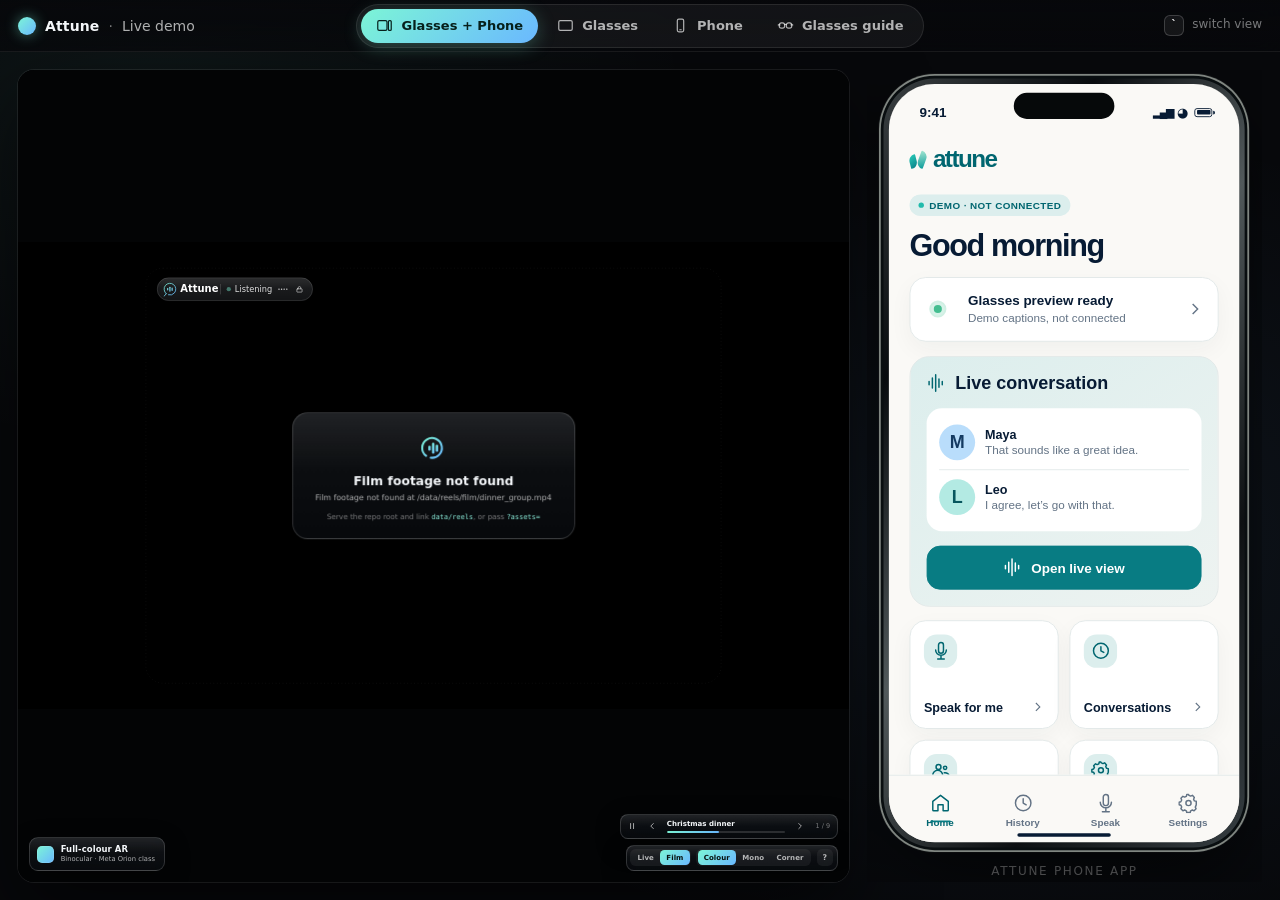
==== web/demo/index.html @ 01e6d20c "pages: P-18 demo glasses guide tab (Colour / Mono / Corner and the glasses that use each)" ====
<!doctype html>
<html lang="en">
<head>
  <meta charset="utf-8">
  <meta name="viewport" content="width=device-width, initial-scale=1">
  <meta name="color-scheme" content="dark">
  <title>Attune · Demo</title>
  <link rel="icon" type="image/svg+xml" href="../phone/favicon.svg">
  <link rel="stylesheet" href="../shared/theme.css">
  <link rel="stylesheet" href="./demo.css">
  <link rel="stylesheet" href="./guide.css">
  <script type="module" src="./demo.js"></script>
</head>
<body data-view="split">
  <header class="bar" aria-label="Demo controls">
    <div class="brand">
      <span class="mark" aria-hidden="true"></span>
      <span class="word">Attune</span>
      <span class="sep">·</span>
      <span class="sub">Live demo</span>
    </div>
    <div class="views" role="radiogroup" aria-label="View">
      <button type="button" role="radio" data-view="split" title="Glasses and phone side by side (Alt+1)">
        <svg viewBox="0 0 24 24" aria-hidden="true"><rect x="2.5" y="5" width="13" height="14" rx="2"/><rect x="17.5" y="5" width="4" height="14" rx="1.5"/></svg>
        <span>Glasses + Phone</span>
      </button>
      <button type="button" role="radio" data-view="lens" title="Glasses only (Alt+2)">
        <svg viewBox="0 0 24 24" aria-hidden="true"><rect x="2.5" y="5" width="19" height="14" rx="2"/></svg>
        <span>Glasses</span>
      </button>
      <button type="button" role="radio" data-view="phone" title="Phone only (Alt+3)">
        <svg viewBox="0 0 24 24" aria-hidden="true"><rect x="7.5" y="3" width="9" height="18" rx="2.2"/><path d="M11 18h2"/></svg>
        <span>Phone</span>
      </button>
      <button type="button" role="radio" data-view="guide" title="Which glasses show captions which way (Alt+4)">
        <svg viewBox="0 0 24 24" aria-hidden="true"><path d="M1.8 11.2h2.4M19.8 11.2h2.4"/><rect x="3.2" y="8.2" width="7.6" height="7.4" rx="3"/><rect x="13.2" y="8.2" width="7.6" height="7.4" rx="3"/><path d="M10.8 10.8q1.2-1.1 2.4 0"/></svg>
        <span>Glasses guide</span>
      </button>
    </div>
    <div class="hint"><kbd>`</kbd> switch view</div>
  </header>

  <main class="stage">
    <section class="pane lens-pane" aria-label="Glasses view">
      <iframe id="lens" title="Attune glasses view" allow="autoplay; fullscreen"></iframe>
    </section>
    <section class="pane phone-pane" aria-label="Phone app">
      <div class="phone-fit">
        <div class="device">
          <iframe id="phone" title="Attune phone app"></iframe>
        </div>
      </div>
      <p class="caption">Attune phone app</p>
    </section>
  </main>

  <section class="guide" id="guide" aria-labelledby="guide-title" tabindex="-1">
    <noscript><p class="guide-noscript">The glasses guide needs JavaScript.</p></noscript>
  </section>
</body>
</html>
---- web/shared/theme.css ----
/*
 * Colours and type shared by every page (the launch film's HUD look).
 *
 * Section 4 - Pages, Engine & Demo. TODO: P-06.
 * Offline: system fonts only, no external requests.
 */

:root {
  /* brand */
  --attune-mint: #7cf5d6;
  --attune-sky: #6ab8ff;
  --attune-accent: #8ff3e0;
  --attune-brand: linear-gradient(135deg, var(--attune-mint), var(--attune-sky));

  /* signal colours */
  --attune-amber: #ffc857;
  --attune-red: #ff4d4f;
  --attune-orange: #ff9f43;
  --attune-info: #7cc8ff;
  --attune-phosphor: #6bff8f;

  /* surfaces and text */
  --attune-ink: #07080b;
  --attune-surface: #0e1016;
  --attune-glass: rgba(14, 16, 22, 0.56);
  --attune-glass-strong: rgba(14, 16, 22, 0.74);
  --attune-border: rgba(255, 255, 255, 0.16);
  --attune-border-strong: rgba(255, 255, 255, 0.26);
  --attune-text: #f4f7fa;
  --attune-text-2: rgba(255, 255, 255, 0.68);
  --attune-text-3: rgba(255, 255, 255, 0.46);

  /* type */
  --attune-font-display: "Segoe UI Variable Display", "Segoe UI", system-ui, -apple-system, sans-serif;
  --attune-font-text: "Segoe UI Variable Text", "Segoe UI", system-ui, -apple-system, sans-serif;
  --attune-font-mono: "Cascadia Mono", "Consolas", ui-monospace, monospace;

  /* shape and motion */
  --attune-radius: 18px;
  --attune-radius-pill: 999px;
  --attune-shadow: 0 14px 44px rgba(0, 0, 0, 0.38);
  --attune-ease: cubic-bezier(0.2, 0.8, 0.2, 1);
  --attune-fast: 160ms;
  --attune-slow: 420ms;
}

/* Frosted-glass surface, the building block of every Attune panel. */
.attune-glass {
  background:
    linear-gradient(180deg, rgba(255, 255, 255, 0.1), rgba(255, 255, 255, 0.02) 45%, transparent),
    var(--attune-glass);
  -webkit-backdrop-filter: blur(20px) saturate(1.35);
  backdrop-filter: blur(20px) saturate(1.35);
  border: 1px solid var(--attune-border);
  border-radius: var(--attune-radius);
  box-shadow: var(--attune-shadow);
  color: var(--attune-text);
}

/* Keycap, e.g. <kbd class="attune-kbd">Y</kbd> */
.attune-kbd {
  display: inline-flex;
  align-items: center;
  justify-content: center;
  min-width: 1.7em;
  height: 1.7em;
  padding: 0 0.45em;
  border-radius: 0.45em;
  border: 1px solid var(--attune-border-strong);
  border-bottom-width: 2px;
  background: rgba(255, 255, 255, 0.08);
  color: var(--attune-text);
  font: 600 0.78em/1 var(--attune-font-text);
  letter-spacing: 0.02em;
}

/* Small uppercase label used above panel titles. */
.attune-eyebrow {
  font: 650 11px/1.2 var(--attune-font-text);
  letter-spacing: 0.22em;
  text-transform: uppercase;
  color: var(--attune-accent);
}
---- web/demo/demo.css ----
/*
 * Demo page: the glasses view and the phone app side by side, or one of them full size.
 *
 * Section 4 - Pages, Engine & Demo. TODO: P-17.
 */

:root {
  --bar-h: 52px;
  --gap: 18px;
  --phone-w: 390px; /* the phone page's own CSS size (iPhone 14/15) */
  --phone-h: 844px;
  --bezel: 11px;
  --ease: cubic-bezier(0.22, 0.8, 0.24, 1);
  --dur: 480ms;
}

* { box-sizing: border-box; }

html, body { height: 100%; }

body {
  margin: 0;
  overflow: hidden;
  background:
    radial-gradient(1200px 700px at 78% 60%, rgba(106, 184, 255, 0.07), transparent 60%),
    radial-gradient(900px 600px at 12% 10%, rgba(124, 245, 214, 0.06), transparent 60%),
    var(--attune-ink, #07080b);
  color: var(--attune-text, #f4f7fa);
  font-family: var(--attune-font-text, "Segoe UI", system-ui, sans-serif);
  -webkit-font-smoothing: antialiased;
}

/* ------------------------------------------------------------------ top bar */
.bar {
  position: fixed;
  inset: 0 0 auto 0;
  height: var(--bar-h);
  display: grid;
  grid-template-columns: 1fr auto 1fr;
  align-items: center;
  padding: 0 18px;
  z-index: 5;
  background: linear-gradient(180deg, rgba(7, 8, 11, 0.92), rgba(7, 8, 11, 0.72));
  border-bottom: 1px solid rgba(255, 255, 255, 0.07);
  backdrop-filter: blur(14px);
}

.brand { display: flex; align-items: center; gap: 9px; font-size: 14px; white-space: nowrap; }
.brand .mark {
  width: 18px; height: 18px; border-radius: 50%;
  background: var(--attune-brand, linear-gradient(135deg, #7cf5d6, #6ab8ff));
  box-shadow: 0 0 14px rgba(124, 245, 214, 0.45);
}
.brand .word { font-family: var(--attune-font-display, inherit); font-weight: 650; letter-spacing: 0.01em; }
.brand .sep { color: var(--attune-text-3, rgba(255, 255, 255, 0.46)); }
.brand .sub { color: var(--attune-text-2, rgba(255, 255, 255, 0.68)); }

.views {
  display: flex;
  gap: 4px;
  padding: 4px;
  border-radius: 999px;
  background: rgba(255, 255, 255, 0.05);
  border: 1px solid rgba(255, 255, 255, 0.09);
}
.views button {
  display: inline-flex; align-items: center; gap: 8px;
  height: 34px; padding: 0 15px;
  border: 0; border-radius: 999px;
  background: transparent;
  color: var(--attune-text-2, rgba(255, 255, 255, 0.68));
  font: 600 13px/1 var(--attune-font-text, inherit);
  cursor: pointer;
  transition: background 180ms, color 180ms;
}
.views button:hover { color: #fff; background: rgba(255, 255, 255, 0.06); }
.views button[aria-checked="true"] {
  color: #06201b;
  background: var(--attune-brand, linear-gradient(135deg, #7cf5d6, #6ab8ff));
  box-shadow: 0 4px 18px rgba(124, 245, 214, 0.25);
}
.views button:focus-visible { outline: 2px solid var(--attune-mint, #7cf5d6); outline-offset: 2px; }
.views svg { width: 17px; height: 17px; fill: none; stroke: currentColor; stroke-width: 1.7; stroke-linejoin: round; stroke-linecap: round; }

.hint { justify-self: end; font-size: 12px; color: var(--attune-text-3, rgba(255, 255, 255, 0.46)); white-space: nowrap; }
.hint kbd {
  display: inline-block; min-width: 20px; padding: 2px 6px; margin-right: 4px;
  border-radius: 6px; border: 1px solid rgba(255, 255, 255, 0.18);
  background: rgba(255, 255, 255, 0.06);
  font: 600 11px/1.3 var(--attune-font-mono, monospace); text-align: center; color: #fff;
}

/* ------------------------------------------------------------------ stage */
.stage {
  position: fixed;
  inset: var(--bar-h) 0 0 0;
  display: flex;
  gap: var(--gap);
  padding: var(--gap);
}

.pane {
  position: relative;
  min-width: 0;
  overflow: hidden;
  transition: flex-basis var(--dur) var(--ease), opacity var(--dur) var(--ease), margin var(--dur) var(--ease);
}

.lens-pane {
  flex: 1 1 0;
  border-radius: 16px;
  background: #000;
  box-shadow: 0 0 0 1px rgba(255, 255, 255, 0.08), 0 30px 80px rgba(0, 0, 0, 0.55);
}
.lens-pane iframe { position: absolute; inset: 0; width: 100%; height: 100%; border: 0; display: block; }

.phone-pane {
  flex: 0 0 var(--phone-pane-w, 440px);
  display: flex;
  flex-direction: column;
  align-items: center;
  justify-content: center;
}

.phone-fit {
  width: calc((var(--phone-w) + 2 * var(--bezel)) * var(--phone-scale, 1));
  height: calc((var(--phone-h) + 2 * var(--bezel)) * var(--phone-scale, 1));
  flex: none;
}

.device {
  width: calc(var(--phone-w) + 2 * var(--bezel));
  height: calc(var(--phone-h) + 2 * var(--bezel));
  padding: var(--bezel);
  border-radius: 62px;
  transform: scale(var(--phone-scale, 1));
  transform-origin: top left;
  background: linear-gradient(125deg, #3c4244, #080b0e 24%, #51595b 48%, #0d1012 74%, #384044);
  box-shadow:
    inset 0 0 0 2px #808681,
    inset 0 0 0 5px #090e10,
    0 40px 90px rgba(0, 0, 0, 0.6),
    0 0 0 1px rgba(255, 255, 255, 0.05);
}
.device iframe {
  width: var(--phone-w);
  height: var(--phone-h);
  border: 0;
  border-radius: 51px;
  display: block;
  background: #faf9f6;
}

.caption {
  margin: 12px 0 0;
  font-size: 12px;
  letter-spacing: 0.14em;
  text-transform: uppercase;
  color: var(--attune-text-3, rgba(255, 255, 255, 0.46));
  transition: opacity var(--dur) var(--ease);
}

/* ------------------------------------------------------------------ views */
body[data-view="lens"] .phone-pane { flex-basis: 0; opacity: 0; margin-left: calc(-1 * var(--gap)); pointer-events: none; }
body[data-view="phone"] .lens-pane { flex-basis: 0; flex-grow: 0; opacity: 0; margin-right: calc(-1 * var(--gap)); pointer-events: none; }
body[data-view="phone"] .phone-pane { flex: 1 1 0; }

/* the glasses view full size: edge to edge like the real recording */
body[data-view="lens"] .stage { padding: 0; }
body[data-view="lens"] .lens-pane { border-radius: 0; box-shadow: none; }

@media (max-width: 900px) {
  .hint, .brand .sep, .brand .sub { display: none; }
  .views span { display: none; }
}

/* four tabs on a phone: tighter tabs so the brand keeps its room */
@media (max-width: 480px) {
  .bar { padding: 0 12px; }
  .views button { padding: 0 11px; }
}

@media (prefers-reduced-motion: reduce) {
  .pane, .caption, .views button { transition: none; }
}
---- web/demo/guide.css ----
/*
 * Glasses guide: the demo's fourth view (Colour / Mono / Corner and the glasses that use each).
 *
 * Section 4 - Pages, Engine & Demo. TODO: P-18.
 */

/* ------------------------------------------------------------------ switching views */
.stage {
  transition: opacity var(--dur) var(--ease), transform var(--dur) var(--ease), visibility 0s;
}
body[data-view="guide"] .stage {
  opacity: 0;
  transform: scale(0.985);
  visibility: hidden; /* the frames stay loaded; they just aren't shown */
  pointer-events: none;
  transition: opacity var(--dur) var(--ease), transform var(--dur) var(--ease), visibility 0s linear var(--dur);
}

.guide {
  position: fixed;
  inset: var(--bar-h) 0 0 0;
  overflow-y: auto;
  overscroll-behavior: contain;
  scrollbar-gutter: stable;
  opacity: 0;
  visibility: hidden;
  transform: translateY(14px);
  transition: opacity var(--dur) var(--ease), transform var(--dur) var(--ease), visibility 0s linear var(--dur);
  outline: none;
}
body[data-view="guide"] .guide {
  opacity: 1;
  visibility: visible;
  transform: none;
  transition: opacity var(--dur) var(--ease), transform var(--dur) var(--ease), visibility 0s;
}

.guide::-webkit-scrollbar { width: 10px; }
.guide::-webkit-scrollbar-thumb { background: rgba(255, 255, 255, 0.12); border-radius: 10px; border: 3px solid transparent; background-clip: padding-box; }

.sr-only {
  position: absolute; width: 1px; height: 1px; padding: 0; margin: -1px;
  overflow: hidden; clip: rect(0 0 0 0); white-space: nowrap; border: 0;
}

/* ------------------------------------------------------------------ layout */
.guide-inner {
  max-width: 1520px;
  margin: 0 auto;
  padding: 42px 32px 56px;
}

.guide-hero { text-align: center; max-width: 860px; margin: 0 auto 34px; }
.guide-hero .attune-eyebrow { margin: 0 0 12px; color: var(--attune-mint); }
.guide-hero h1 {
  margin: 0;
  font: 650 clamp(28px, 3.1vw, 42px)/1.12 var(--attune-font-display);
  letter-spacing: -0.01em;
  background: linear-gradient(180deg, #fff 30%, #cfe9f5);
  -webkit-background-clip: text;
  background-clip: text;
  color: transparent;
}
.guide-lede {
  margin: 14px auto 0;
  max-width: 720px;
  font-size: 15.5px;
  line-height: 1.55;
  color: var(--attune-text-2);
}
.guide-legend {
  display: inline-flex; flex-wrap: wrap; justify-content: center; gap: 8px 20px;
  margin: 18px 0 0; padding: 0; list-style: none;
  font-size: 12.5px; color: var(--attune-text-3);
}
.guide-legend li { display: inline-flex; align-items: center; gap: 8px; }
.lg { display: inline-block; width: 22px; height: 12px; border-radius: 3px; }
.lg-eye { height: 0; border-top: 2px dashed rgba(255, 255, 255, 0.4); border-radius: 0; }
.lg-region { border: 1.5px dashed var(--attune-mint); background: rgba(124, 245, 214, 0.08); }
.lg-dim { background: #151a22; border: 1px solid rgba(255, 255, 255, 0.1); }

.guide-cols {
  display: grid;
  grid-template-columns: repeat(3, minmax(0, 1fr));
  gap: 0 22px;
  align-items: start;
}
/* Wide: the columns share row tracks (subgrid), so the mini views, chips and buttons line up. */
@media (min-width: 1181px) {
  .gcol { display: grid; grid-row: span 9; grid-template-rows: subgrid; row-gap: 0; align-content: start; }
  .gcol-head { display: contents; }
  .gcol .gtry { align-self: end; }
  .gcol .gchips { align-content: flex-start; }
}

/* ------------------------------------------------------------------ a column (one look) */
.gcol {
  --acc: var(--attune-mint);
  --acc-2: var(--attune-sky);
  --acc-ink: #06201b;
  position: relative;
  padding: 24px 22px 22px;
  border-radius: 24px;
  background:
    radial-gradient(120% 60% at 50% 0%, color-mix(in srgb, var(--acc) 9%, transparent), transparent 70%),
    linear-gradient(180deg, rgba(255, 255, 255, 0.05), rgba(255, 255, 255, 0.018));
  border: 1px solid rgba(255, 255, 255, 0.09);
  box-shadow: 0 24px 70px rgba(0, 0, 0, 0.35);
  opacity: 0;
  transform: translateY(18px);
  transition: opacity 560ms var(--ease), transform 560ms var(--ease);
  transition-delay: calc(var(--i) * 70ms + 60ms);
}
.gcol::before {
  content: "";
  position: absolute; left: 24px; right: 24px; top: -1px; height: 2px;
  border-radius: 2px;
  background: linear-gradient(90deg, transparent, var(--acc), var(--acc-2), transparent);
  opacity: 0.85;
}
body[data-view="guide"] .gcol { opacity: 1; transform: none; }

.gcol-mono { --acc: #45ff6e; --acc-2: #45ff6e; --acc-ink: #03230c; }
.gcol-corner { --acc: #ffffff; --acc-2: #a9d6ff; --acc-ink: #0b1622; }

.geyebrow {
  display: flex; align-items: center; gap: 9px;
  margin: 0 0 10px;
  font: 650 11px/1.2 var(--attune-font-text);
  letter-spacing: 0.18em; text-transform: uppercase;
  color: var(--attune-text-3);
}
.gswatch {
  width: 12px; height: 12px; border-radius: 4px;
  background: linear-gradient(135deg, var(--acc), var(--acc-2));
  box-shadow: 0 0 12px color-mix(in srgb, var(--acc) 60%, transparent);
}
.gcol h2 {
  margin: 0;
  font: 680 32px/1.05 var(--attune-font-display);
  letter-spacing: -0.01em;
}
.gtitle {
  margin: 6px 0 0;
  font: 600 14.5px/1.3 var(--attune-font-text);
  color: var(--acc);
}
.gcol-color .gtitle { color: var(--attune-mint); }
.gsees {
  margin: 12px 0 0;
  font-size: 14px; line-height: 1.55;
  color: var(--attune-text-2);
}

.where { margin: 16px 0 0; }
.where-svg {
  display: block; width: 100%; height: auto; aspect-ratio: 16 / 9;
  border-radius: 14px;
  box-shadow: 0 0 0 1px rgba(255, 255, 255, 0.1), 0 14px 40px rgba(0, 0, 0, 0.4);
}
.where figcaption {
  display: flex; flex-direction: column; gap: 2px;
  margin-top: 9px;
  font-size: 12px; line-height: 1.4;
}
.where-k { font-weight: 650; color: var(--attune-text); }
.where-v { color: var(--attune-text-3); font-variant-numeric: tabular-nums; }

.gchips { display: flex; flex-wrap: wrap; gap: 6px; margin: 14px 0 0; padding: 0; list-style: none; }
.gchips li {
  padding: 5px 10px;
  border-radius: 999px;
  font: 600 12px/1.2 var(--attune-font-text);
  color: var(--attune-text);
  background: rgba(255, 255, 255, 0.06);
  border: 1px solid rgba(255, 255, 255, 0.1);
  font-variant-numeric: tabular-nums;
}
.gchips li:first-child { border-color: color-mix(in srgb, var(--acc) 45%, transparent); color: var(--acc); }
.gcol-color .gchips li:first-child { color: var(--attune-mint); }

.gtry {
  display: flex; align-items: center; justify-content: center; gap: 9px;
  width: 100%; height: 46px; margin-top: 18px;
  border: 0; border-radius: 14px;
  background: linear-gradient(135deg, var(--acc), var(--acc-2));
  color: var(--acc-ink);
  font: 700 14.5px/1 var(--attune-font-text);
  letter-spacing: 0.01em;
  cursor: pointer;
  box-shadow: 0 8px 26px color-mix(in srgb, var(--acc) 22%, transparent);
  transition: transform 160ms var(--ease), box-shadow 160ms var(--ease), filter 160ms;
}
.gtry:hover { transform: translateY(-1px); filter: brightness(1.06); box-shadow: 0 12px 32px color-mix(in srgb, var(--acc) 32%, transparent); }
.gtry:active { transform: translateY(0); }
.gtry svg, .gtry-mini svg { width: 14px; height: 14px; fill: currentColor; }
.gtry:focus-visible, .gtry-mini:focus-visible, .glink:focus-visible {
  outline: 2px solid var(--acc); outline-offset: 3px;
}

/* ------------------------------------------------------------------ the glasses */
.glist-h {
  display: flex; align-items: center; gap: 12px;
  margin: 28px 0 12px;
  font: 650 11px/1.2 var(--attune-font-text);
  letter-spacing: 0.2em; text-transform: uppercase;
  color: var(--attune-text-3);
}
.glist-h::after { content: ""; flex: 1; height: 1px; background: rgba(255, 255, 255, 0.09); }

.glist { display: grid; gap: 12px; margin: 0; padding: 0; list-style: none; }

.gcard article {
  border-radius: 18px;
  overflow: hidden;
  background: rgba(255, 255, 255, 0.028);
  border: 1px solid rgba(255, 255, 255, 0.08);
  transition: border-color 200ms, background 200ms;
}
.gcard article:hover { border-color: rgba(255, 255, 255, 0.16); background: rgba(255, 255, 255, 0.04); }
.gcard.is-model article {
  border-color: color-mix(in srgb, var(--acc) 45%, transparent);
  box-shadow: 0 0 0 1px color-mix(in srgb, var(--acc) 12%, transparent), 0 10px 34px color-mix(in srgb, var(--acc) 8%, transparent);
}

.gart {
  display: flex; justify-content: center;
  padding: 8px 12px 0;
  background:
    radial-gradient(70% 90% at 50% 30%, rgba(255, 255, 255, 0.07), transparent 70%),
    linear-gradient(180deg, #151a22, #0d1016);
  border-bottom: 1px solid rgba(255, 255, 255, 0.06);
}
.glasses-art { display: block; width: 100%; max-width: 330px; height: auto; }

.gbody { padding: 14px 16px 16px; }
.ghead { display: flex; justify-content: space-between; align-items: flex-start; gap: 10px; }
.gmaker {
  margin: 0 0 3px;
  font: 650 11px/1.2 var(--attune-font-text);
  letter-spacing: 0.14em; text-transform: uppercase;
  color: var(--attune-text-3);
}
.gone {
  display: inline-block; margin-left: 8px; padding: 1px 7px;
  border-radius: 999px; vertical-align: 1px;
  font: 650 10px/1.4 var(--attune-font-text); letter-spacing: 0.08em;
  color: #ffc857; background: rgba(255, 200, 87, 0.1); border: 1px solid rgba(255, 200, 87, 0.45);
}
.gcard h4 { margin: 0; font: 650 18px/1.2 var(--attune-font-display); }

.gstatus {
  flex: none;
  padding: 4px 9px;
  border-radius: 999px;
  font: 650 11px/1.2 var(--attune-font-text);
  white-space: nowrap;
  border: 1px solid currentColor;
}
.s-shipping { color: #7cf5d6; background: rgba(124, 245, 214, 0.08); }
.s-preorder { color: #ffc857; background: rgba(255, 200, 87, 0.08); }
.s-prototype { color: #9dd0ff; background: rgba(106, 184, 255, 0.1); }
.s-discontinued { color: #ff9a9b; background: rgba(255, 77, 79, 0.1); }
.s-replaced { color: rgba(255, 255, 255, 0.72); background: rgba(255, 255, 255, 0.06); }

.gmodel {
  display: inline-flex; align-items: center; gap: 7px;
  margin: 10px 0 0; padding: 5px 10px 5px 8px;
  border-radius: 999px;
  font: 650 12px/1.2 var(--attune-font-text);
  color: var(--acc-ink);
  background: linear-gradient(135deg, var(--acc), var(--acc-2));
}
.gmodel svg { width: 13px; height: 13px; fill: currentColor; }

.gfacts { margin: 12px 0 0; display: grid; gap: 6px; }
.gfacts div { display: grid; grid-template-columns: 94px 1fr; gap: 10px; }
.gfacts dt { font-size: 12px; line-height: 1.45; color: var(--attune-text-3); }
.gfacts dd { margin: 0; font-size: 13px; line-height: 1.45; color: var(--attune-text); font-variant-numeric: tabular-nums; }

.gnote { margin: 10px 0 0; font-size: 12.5px; line-height: 1.5; color: var(--attune-text-2); }

.gactions { display: flex; flex-wrap: wrap; align-items: center; gap: 10px 16px; margin-top: 12px; }
.glink {
  display: inline-flex; align-items: center; gap: 6px;
  font: 600 13px/1.2 var(--attune-font-text);
  color: #9dd0ff;
  text-decoration: none;
  border-radius: 4px;
}
.glink:hover { text-decoration: underline; text-underline-offset: 3px; }
.glink svg { width: 13px; height: 13px; fill: none; stroke: currentColor; stroke-width: 1.6; stroke-linecap: round; stroke-linejoin: round; }

.gtry-mini {
  display: inline-flex; align-items: center; gap: 6px;
  height: 30px; padding: 0 12px;
  border-radius: 999px;
  border: 1px solid rgba(255, 255, 255, 0.2);
  background: rgba(255, 255, 255, 0.05);
  color: var(--attune-text);
  font: 600 12.5px/1 var(--attune-font-text);
  cursor: pointer;
}
.gtry-mini:hover { background: rgba(255, 255, 255, 0.1); }

.guide-foot {
  max-width: 860px;
  margin: 34px auto 0;
  text-align: center;
  font-size: 12px; line-height: 1.55;
  color: var(--attune-text-3);
}
.guide-foot code { font-family: var(--attune-font-mono); font-size: 11.5px; color: var(--attune-text-2); }
.guide-noscript { padding: 40px; text-align: center; color: var(--attune-text-2); }

/* ------------------------------------------------------------------ narrow */
@media (max-width: 1180px) {
  .guide-cols { grid-template-columns: minmax(0, 720px); justify-content: center; }
  .gcol + .gcol { margin-top: 22px; }
  .glist { grid-template-columns: repeat(auto-fill, minmax(300px, 1fr)); }
}
@media (max-width: 640px) {
  .guide-inner { padding: 28px 16px 40px; }
  .gcol { padding: 20px 16px 18px; border-radius: 20px; }
  .glist { grid-template-columns: minmax(0, 1fr); }
  .gfacts div { grid-template-columns: 84px 1fr; }
}

@media (prefers-reduced-motion: reduce) {
  .stage, .guide, .gcol, .gtry { transition: none !important; }
  .guide, .gcol { transform: none !important; }
}
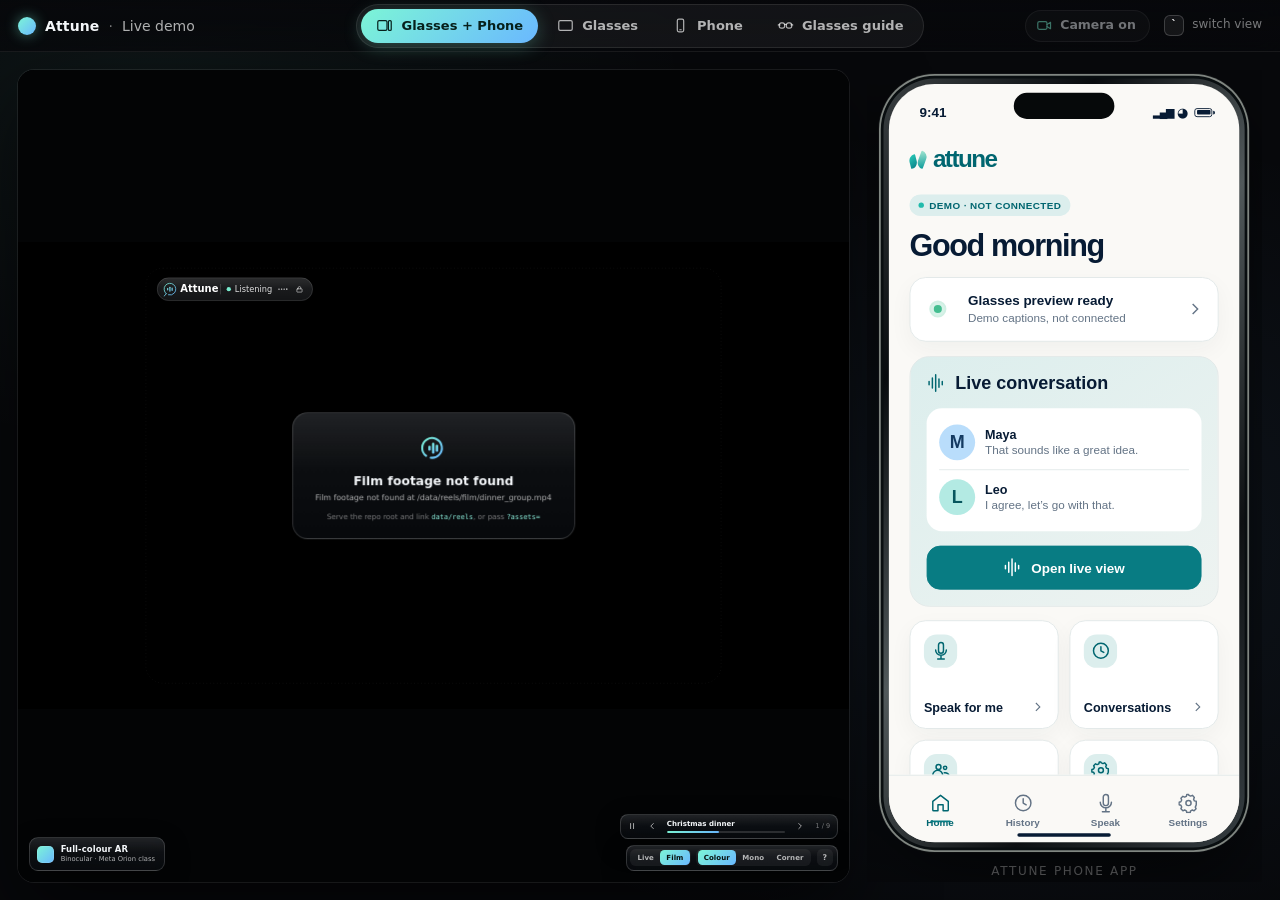
==== commit 0f1b1f52: "pages: P-19 camera on/off switch on the demo page" ====
--- a/web/demo/index.html
+++ b/web/demo/index.html
@@ -37,12 +37,25 @@
         <span>Glasses guide</span>
       </button>
     </div>
-    <div class="hint"><kbd>`</kbd> switch view</div>
+    <div class="tools">
+      <button type="button" class="cam-toggle" id="cam-toggle" aria-pressed="true" title="Turn the camera off or on (Alt+C)" disabled>
+        <svg class="cam-on" viewBox="0 0 24 24" aria-hidden="true"><rect x="2.5" y="6.5" width="13" height="11" rx="2.2"/><path d="m15.5 10.5 5-3v9l-5-3"/></svg>
+        <svg class="cam-off" viewBox="0 0 24 24" aria-hidden="true"><path d="M15.5 13.5v2a2 2 0 0 1-2 2h-9a2 2 0 0 1-2-2v-7a2 2 0 0 1 2-2h1M9 6.5h4.5a2 2 0 0 1 2 2v2l5-3v9"/><path d="M3 3l18 18"/></svg>
+        <span class="cam-label">Camera on</span>
+      </button>
+      <div class="hint"><kbd>`</kbd> switch view</div>
+    </div>
   </header>
 
   <main class="stage">
     <section class="pane lens-pane" aria-label="Glasses view">
       <iframe id="lens" title="Attune glasses view" allow="autoplay; fullscreen"></iframe>
+      <div class="cam-off-card" id="cam-off-card" hidden>
+        <svg viewBox="0 0 24 24" aria-hidden="true"><path d="M15.5 13.5v2a2 2 0 0 1-2 2h-9a2 2 0 0 1-2-2v-7a2 2 0 0 1 2-2h1M9 6.5h4.5a2 2 0 0 1 2 2v2l5-3v9"/><path d="M3 3l18 18"/></svg>
+        <h2>Camera off</h2>
+        <p>Attune isn't looking. Captions and sound alerts keep working from the microphone.</p>
+        <button type="button" id="cam-on-btn">Turn camera on</button>
+      </div>
     </section>
     <section class="pane phone-pane" aria-label="Phone app">
       <div class="phone-fit">
--- a/web/demo/demo.css
+++ b/web/demo/demo.css
@@ -82,6 +82,44 @@
 .views button:focus-visible { outline: 2px solid var(--attune-mint, #7cf5d6); outline-offset: 2px; }
 .views svg { width: 17px; height: 17px; fill: none; stroke: currentColor; stroke-width: 1.7; stroke-linejoin: round; stroke-linecap: round; }
 
+.tools { justify-self: end; display: flex; align-items: center; gap: 14px; }
+.cam-toggle {
+  display: inline-flex; align-items: center; gap: 7px;
+  height: 32px; padding: 0 13px 0 10px;
+  border-radius: 999px; border: 1px solid rgba(255, 255, 255, 0.12);
+  background: rgba(255, 255, 255, 0.05);
+  color: var(--attune-text, #f4f7fa);
+  font: 600 12.5px/1 var(--attune-font-text, inherit);
+  cursor: pointer; transition: background 180ms, border-color 180ms, color 180ms;
+}
+.cam-toggle:hover { background: rgba(255, 255, 255, 0.09); }
+.cam-toggle:disabled { opacity: 0.45; cursor: default; }
+.cam-toggle:focus-visible { outline: 2px solid var(--attune-mint, #7cf5d6); outline-offset: 2px; }
+.cam-toggle svg { width: 17px; height: 17px; fill: none; stroke: currentColor; stroke-width: 1.7; stroke-linecap: round; stroke-linejoin: round; }
+.cam-toggle .cam-on { color: var(--attune-mint, #7cf5d6); }
+.cam-toggle .cam-off { display: none; }
+.cam-toggle[aria-pressed="false"] { border-color: rgba(255, 77, 79, 0.45); background: rgba(255, 77, 79, 0.12); }
+.cam-toggle[aria-pressed="false"] .cam-on { display: none; }
+.cam-toggle[aria-pressed="false"] .cam-off { display: block; color: var(--attune-red, #ff4d4f); }
+
+.cam-off-card {
+  position: absolute; inset: 0; z-index: 2;
+  display: flex; flex-direction: column; align-items: center; justify-content: center; gap: 10px;
+  text-align: center; padding: 24px;
+  background: radial-gradient(600px 360px at 50% 45%, rgba(20, 24, 32, 0.92), rgba(5, 6, 9, 0.97));
+  backdrop-filter: blur(10px);
+}
+.cam-off-card[hidden] { display: none; }
+.cam-off-card svg { width: 44px; height: 44px; fill: none; stroke: var(--attune-red, #ff4d4f); stroke-width: 1.5; stroke-linecap: round; stroke-linejoin: round; }
+.cam-off-card h2 { margin: 4px 0 0; font: 650 22px/1.2 var(--attune-font-display, inherit); }
+.cam-off-card p { margin: 0; max-width: 34ch; color: var(--attune-text-2, rgba(255, 255, 255, 0.68)); font-size: 14px; line-height: 1.45; }
+.cam-off-card button {
+  margin-top: 8px; height: 38px; padding: 0 18px; border: 0; border-radius: 999px; cursor: pointer;
+  color: #06201b; background: var(--attune-brand, linear-gradient(135deg, #7cf5d6, #6ab8ff));
+  font: 650 13.5px/1 var(--attune-font-text, inherit);
+}
+.cam-off-card button:focus-visible { outline: 2px solid #fff; outline-offset: 2px; }
+
 .hint { justify-self: end; font-size: 12px; color: var(--attune-text-3, rgba(255, 255, 255, 0.46)); white-space: nowrap; }
 .hint kbd {
   display: inline-block; min-width: 20px; padding: 2px 6px; margin-right: 4px;
@@ -170,7 +208,7 @@
 body[data-view="lens"] .lens-pane { border-radius: 0; box-shadow: none; }
 
 @media (max-width: 900px) {
-  .hint, .brand .sep, .brand .sub { display: none; }
+  .hint, .brand .sep, .brand .sub, .cam-label { display: none; }
   .views span { display: none; }
 }
 
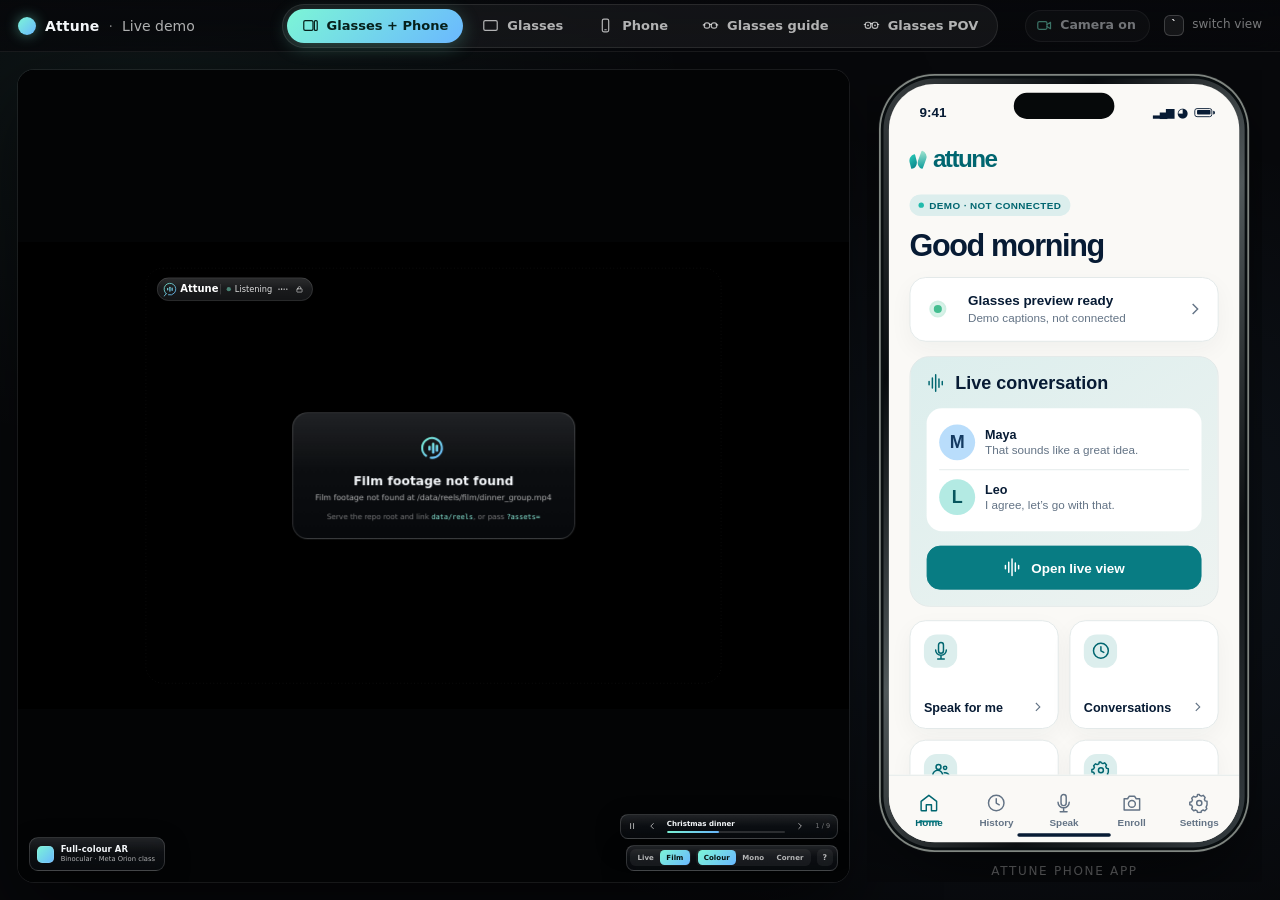
==== commit 40b73c3d: "pages: P-20 demo Glasses POV view (what the wearer sees, about true size, per device) A fifth demo t" ====
--- a/web/demo/index.html
+++ b/web/demo/index.html
@@ -9,6 +9,7 @@
   <link rel="stylesheet" href="../shared/theme.css">
   <link rel="stylesheet" href="./demo.css">
   <link rel="stylesheet" href="./guide.css">
+  <link rel="stylesheet" href="./pov.css">
   <script type="module" src="./demo.js"></script>
 </head>
 <body data-view="split">
@@ -36,6 +37,10 @@
         <svg viewBox="0 0 24 24" aria-hidden="true"><path d="M1.8 11.2h2.4M19.8 11.2h2.4"/><rect x="3.2" y="8.2" width="7.6" height="7.4" rx="3"/><rect x="13.2" y="8.2" width="7.6" height="7.4" rx="3"/><path d="M10.8 10.8q1.2-1.1 2.4 0"/></svg>
         <span>Glasses guide</span>
       </button>
+      <button type="button" role="radio" data-view="pov" title="What the wearer sees through the glasses, at about true size (Alt+5)">
+        <svg viewBox="0 0 24 24" aria-hidden="true"><path d="M1.8 10.6h1.6M20.6 10.6h1.6"/><rect x="3.2" y="7.4" width="7.8" height="8.6" rx="3.2"/><rect x="13" y="7.4" width="7.8" height="8.6" rx="3.2"/><path d="M11 9.6q1-0.9 2 0"/><circle cx="7.1" cy="11.8" r="1.35" class="fill"/><circle cx="16.9" cy="11.8" r="1.35" class="fill"/></svg>
+        <span>Glasses POV</span>
+      </button>
     </div>
     <div class="tools">
       <button type="button" class="cam-toggle" id="cam-toggle" aria-pressed="true" title="Turn the camera off or on (Alt+C)" disabled>
@@ -54,7 +59,7 @@
         <svg viewBox="0 0 24 24" aria-hidden="true"><path d="M15.5 13.5v2a2 2 0 0 1-2 2h-9a2 2 0 0 1-2-2v-7a2 2 0 0 1 2-2h1M9 6.5h4.5a2 2 0 0 1 2 2v2l5-3v9"/><path d="M3 3l18 18"/></svg>
         <h2>Camera off</h2>
         <p>Attune isn't looking. Captions and sound alerts keep working from the microphone.</p>
-        <button type="button" id="cam-on-btn">Turn camera on</button>
+        <button type="button" class="cam-on-btn">Turn camera on</button>
       </div>
     </section>
     <section class="pane phone-pane" aria-label="Phone app">
@@ -67,6 +72,31 @@
     </section>
   </main>
 
+  <section class="pov" id="pov" aria-label="Glasses POV: what the wearer sees" tabindex="-1">
+    <div class="pov-world"><iframe class="pov-lens" title="Attune glasses, seen by the wearer" allow="autoplay; fullscreen"></iframe></div>
+    <svg class="pov-frame" aria-hidden="true" preserveAspectRatio="none"></svg>
+    <div class="pov-tools" role="toolbar" aria-label="Glasses POV">
+      <div class="pov-seg" role="group" aria-label="Glasses look (also sets the Glasses view)">
+        <button type="button" data-pov-mode="color" aria-pressed="false">Colour</button>
+        <button type="button" data-pov-mode="mono" aria-pressed="false">Mono</button>
+        <button type="button" data-pov-mode="corner" aria-pressed="false">Corner</button>
+      </div>
+      <div class="pov-seg" role="group" aria-label="Scale (Z)">
+        <button type="button" data-pov-zoom="true" aria-pressed="true" title="One degree on the glasses = one degree of your view (Z)">True size</button>
+        <button type="button" data-pov-zoom="whole" aria-pressed="false" title="The camera's whole 75° frame (Z)">Whole view</button>
+      </div>
+      <button type="button" class="pov-info-btn" aria-expanded="false" aria-controls="pov-info" aria-label="How the size is worked out">i</button>
+      <div class="pov-info" id="pov-info" role="note" hidden></div>
+    </div>
+    <p class="pov-tag" aria-live="polite">Glasses POV</p>
+    <div class="cam-off-card" hidden>
+      <svg viewBox="0 0 24 24" aria-hidden="true"><path d="M15.5 13.5v2a2 2 0 0 1-2 2h-9a2 2 0 0 1-2-2v-7a2 2 0 0 1 2-2h1M9 6.5h4.5a2 2 0 0 1 2 2v2l5-3v9"/><path d="M3 3l18 18"/></svg>
+      <h2>Camera off</h2>
+      <p>Attune isn't looking. Captions and sound alerts keep working from the microphone.</p>
+      <button type="button" class="cam-on-btn">Turn camera on</button>
+    </div>
+  </section>
+
   <section class="guide" id="guide" aria-labelledby="guide-title" tabindex="-1">
     <noscript><p class="guide-noscript">The glasses guide needs JavaScript.</p></noscript>
   </section>
--- a/web/demo/guide.css
+++ b/web/demo/guide.css
@@ -223,16 +223,6 @@
   box-shadow: 0 0 0 1px color-mix(in srgb, var(--acc) 12%, transparent), 0 10px 34px color-mix(in srgb, var(--acc) 8%, transparent);
 }
 
-.gart {
-  display: flex; justify-content: center;
-  padding: 8px 12px 0;
-  background:
-    radial-gradient(70% 90% at 50% 30%, rgba(255, 255, 255, 0.07), transparent 70%),
-    linear-gradient(180deg, #151a22, #0d1016);
-  border-bottom: 1px solid rgba(255, 255, 255, 0.06);
-}
-.glasses-art { display: block; width: 100%; max-width: 330px; height: auto; }
-
 .gbody { padding: 14px 16px 16px; }
 .ghead { display: flex; justify-content: space-between; align-items: flex-start; gap: 10px; }
 .gmaker {
--- a/web/demo/pov.css
+++ b/web/demo/pov.css
@@ -0,0 +1,140 @@
+/*
+ * Demo page, "Glasses POV" view: the wearer's own view through the glasses (pov.js).
+ *
+ * Section 4 - Pages, Engine & Demo. TODO: P-20.
+ */
+
+.views svg .fill { fill: currentColor; stroke: none; }
+
+body[data-view="pov"] .stage {
+  opacity: 0;
+  visibility: hidden; /* the frames stay loaded; they just aren't shown */
+  pointer-events: none;
+  transition: opacity var(--dur) var(--ease), visibility 0s linear var(--dur);
+}
+
+.pov {
+  position: fixed;
+  inset: var(--bar-h) 0 0 0;
+  overflow: hidden;
+  background: #000;
+  opacity: 0;
+  visibility: hidden;
+  transition: opacity var(--dur) var(--ease), visibility 0s linear var(--dur);
+  outline: none;
+}
+body[data-view="pov"] .pov {
+  opacity: 1;
+  visibility: visible;
+  transition: opacity var(--dur) var(--ease), visibility 0s;
+}
+
+/* the lens, enlarged and cropped (pov.js sets the size and the transform) */
+.pov-world {
+  position: absolute;
+  left: 0;
+  top: 0;
+  transform-origin: 0 0;
+  will-change: transform;
+  transition: transform var(--dur) var(--ease);
+}
+.pov-lens { display: block; border: 0; width: 1920px; height: 1080px; background: #000; }
+
+/* the glasses frame in front: soft, dark, out of focus */
+.pov-frame {
+  position: absolute;
+  inset: 0;
+  width: 100%;
+  height: 100%;
+  pointer-events: none;
+  will-change: opacity;
+}
+
+/* ------------------------------------------------------------------ controls */
+.pov-tools {
+  position: absolute;
+  top: 14px;
+  right: 16px;
+  z-index: 3;
+  display: flex;
+  align-items: center;
+  gap: 8px;
+  padding: 5px;
+  border-radius: 999px;
+  background: rgba(10, 12, 16, 0.55);
+  border: 1px solid rgba(255, 255, 255, 0.10);
+  backdrop-filter: blur(12px);
+  opacity: 0.72;
+  transition: opacity 200ms;
+}
+.pov-tools:hover, .pov-tools:focus-within { opacity: 1; }
+
+.pov-seg { display: flex; gap: 2px; padding: 2px; border-radius: 999px; background: rgba(255, 255, 255, 0.05); }
+.pov-seg button, .pov-info-btn {
+  height: 26px;
+  padding: 0 11px;
+  border: 0;
+  border-radius: 999px;
+  background: transparent;
+  color: var(--attune-text-2, rgba(255, 255, 255, 0.68));
+  font: 600 12px/1 var(--attune-font-text, inherit);
+  cursor: pointer;
+  transition: background 160ms, color 160ms;
+}
+.pov-seg button:hover, .pov-info-btn:hover { color: #fff; background: rgba(255, 255, 255, 0.08); }
+.pov-seg button[aria-pressed="true"] { color: #06201b; background: var(--attune-brand, linear-gradient(135deg, #7cf5d6, #6ab8ff)); }
+.pov-seg button:focus-visible, .pov-info-btn:focus-visible { outline: 2px solid var(--attune-mint, #7cf5d6); outline-offset: 1px; }
+
+.pov-info-btn {
+  width: 26px;
+  padding: 0;
+  border: 1px solid rgba(255, 255, 255, 0.2);
+  font: italic 700 13px/1 Georgia, "Times New Roman", serif;
+}
+.pov-info-btn[aria-expanded="true"] { color: #fff; background: rgba(255, 255, 255, 0.12); }
+
+.pov-info {
+  position: absolute;
+  top: calc(100% + 8px);
+  right: 0;
+  width: min(380px, calc(100vw - 32px));
+  padding: 12px 14px;
+  border-radius: 12px;
+  background: rgba(12, 14, 19, 0.94);
+  border: 1px solid rgba(255, 255, 255, 0.12);
+  box-shadow: 0 18px 50px rgba(0, 0, 0, 0.55);
+  color: var(--attune-text-2, rgba(255, 255, 255, 0.72));
+  font-size: 12.5px;
+  line-height: 1.5;
+}
+.pov-info[hidden] { display: none; }
+.pov-info p { margin: 0 0 7px; }
+.pov-info p:last-child { margin: 0; color: var(--attune-text-3, rgba(255, 255, 255, 0.5)); }
+.pov-info b { color: #fff; font-weight: 650; }
+.pov-info code { font: 11.5px var(--attune-font-mono, monospace); color: #fff; }
+
+.pov-tag {
+  position: absolute;
+  left: 18px;
+  bottom: 14px;
+  z-index: 3;
+  margin: 0;
+  padding: 6px 11px;
+  border-radius: 999px;
+  background: rgba(8, 10, 14, 0.55);
+  color: rgba(255, 255, 255, 0.72);
+  font: 600 11.5px/1 var(--attune-font-text, inherit);
+  letter-spacing: 0.04em;
+  pointer-events: none;
+}
+
+.pov .cam-off-card { z-index: 5; }
+
+@media (max-width: 700px) {
+  .pov-tools { top: 10px; right: 10px; left: 10px; justify-content: center; flex-wrap: wrap; border-radius: 18px; }
+  .pov-seg button { padding: 0 8px; }
+}
+
+@media (prefers-reduced-motion: reduce) {
+  .pov, .pov-world { transition: none; }
+}
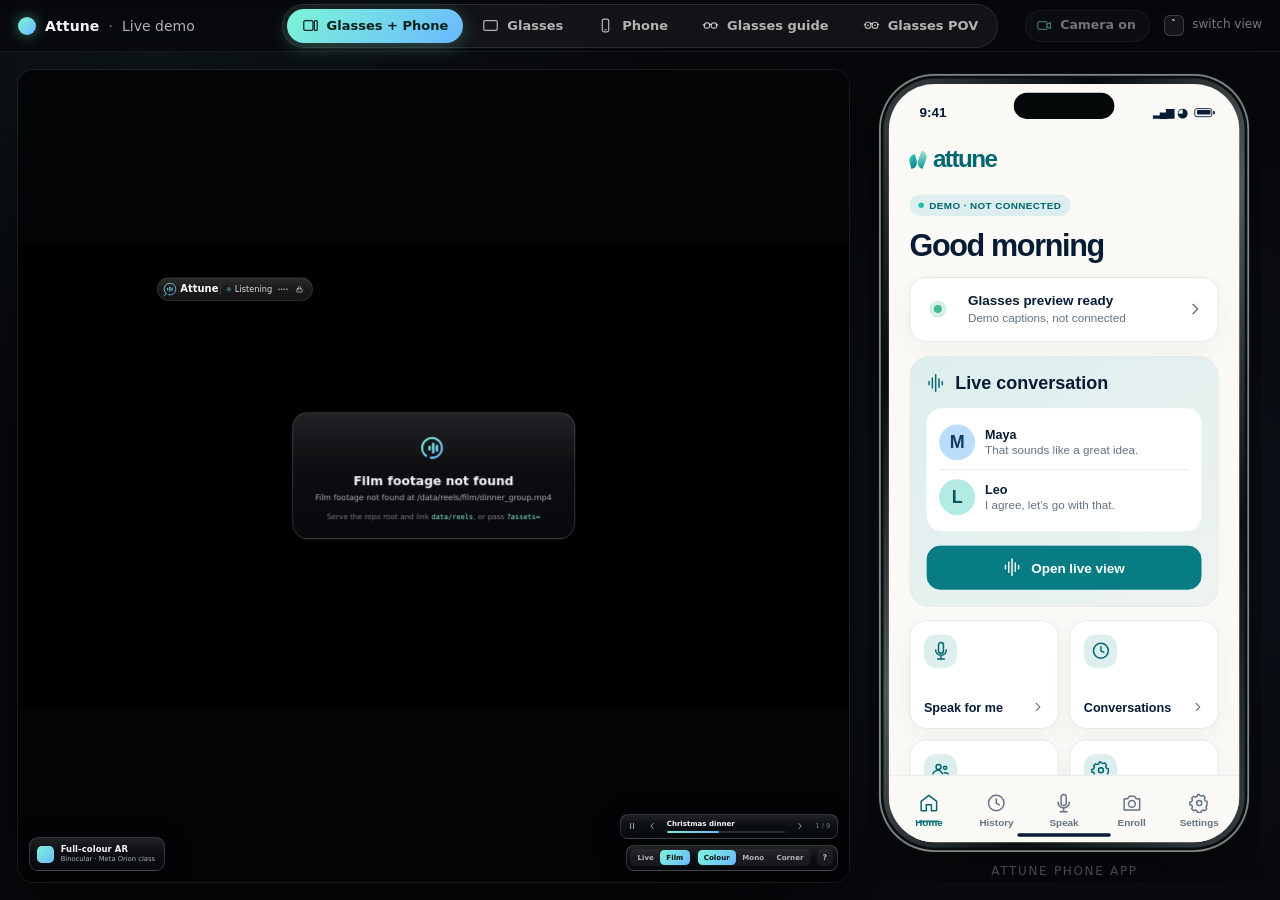
==== commit 5a68521b: "pages: P-20 immersive Glasses POV (full window, no frame, Closer / Everything zoom) The POV view no " ====
--- a/web/demo/index.html
+++ b/web/demo/index.html
@@ -37,7 +37,7 @@
         <svg viewBox="0 0 24 24" aria-hidden="true"><path d="M1.8 11.2h2.4M19.8 11.2h2.4"/><rect x="3.2" y="8.2" width="7.6" height="7.4" rx="3"/><rect x="13.2" y="8.2" width="7.6" height="7.4" rx="3"/><path d="M10.8 10.8q1.2-1.1 2.4 0"/></svg>
         <span>Glasses guide</span>
       </button>
-      <button type="button" role="radio" data-view="pov" title="What the wearer sees through the glasses, at about true size (Alt+5)">
+      <button type="button" role="radio" data-view="pov" title="As if you were wearing the glasses, full screen (Alt+5)">
         <svg viewBox="0 0 24 24" aria-hidden="true"><path d="M1.8 10.6h1.6M20.6 10.6h1.6"/><rect x="3.2" y="7.4" width="7.8" height="8.6" rx="3.2"/><rect x="13" y="7.4" width="7.8" height="8.6" rx="3.2"/><path d="M11 9.6q1-0.9 2 0"/><circle cx="7.1" cy="11.8" r="1.35" class="fill"/><circle cx="16.9" cy="11.8" r="1.35" class="fill"/></svg>
         <span>Glasses POV</span>
       </button>
@@ -74,21 +74,18 @@
 
   <section class="pov" id="pov" aria-label="Glasses POV: what the wearer sees" tabindex="-1">
     <div class="pov-world"><iframe class="pov-lens" title="Attune glasses, seen by the wearer" allow="autoplay; fullscreen"></iframe></div>
-    <svg class="pov-frame" aria-hidden="true" preserveAspectRatio="none"></svg>
+    <div class="pov-peek" aria-hidden="true"></div>
     <div class="pov-tools" role="toolbar" aria-label="Glasses POV">
       <div class="pov-seg" role="group" aria-label="Glasses look (also sets the Glasses view)">
-        <button type="button" data-pov-mode="color" aria-pressed="false">Colour</button>
-        <button type="button" data-pov-mode="mono" aria-pressed="false">Mono</button>
-        <button type="button" data-pov-mode="corner" aria-pressed="false">Corner</button>
+        <button type="button" data-pov-mode="color" aria-pressed="false" title="Meta Orion class">Colour</button>
+        <button type="button" data-pov-mode="mono" aria-pressed="false" title="Even Realities G1 class">Mono</button>
+        <button type="button" data-pov-mode="corner" aria-pressed="false" title="Meta Ray-Ban Display class (G: Google Glass)">Corner</button>
       </div>
-      <div class="pov-seg" role="group" aria-label="Scale (Z)">
-        <button type="button" data-pov-zoom="true" aria-pressed="true" title="One degree on the glasses = one degree of your view (Z)">True size</button>
-        <button type="button" data-pov-zoom="whole" aria-pressed="false" title="The camera's whole 75° frame (Z)">Whole view</button>
-      </div>
-      <button type="button" class="pov-info-btn" aria-expanded="false" aria-controls="pov-info" aria-label="How the size is worked out">i</button>
+      <button type="button" class="pov-zoom" data-zoom="closer" title="Closer, or the whole camera frame (Z)"><span data-z="closer">Closer</span><i aria-hidden="true">/</i><span data-z="everything">Everything</span></button>
+      <button type="button" class="pov-info-btn" aria-expanded="false" aria-controls="pov-info" aria-label="About this view">i</button>
+      <span class="pov-exit" aria-hidden="true"><kbd>Esc</kbd> exit</span>
       <div class="pov-info" id="pov-info" role="note" hidden></div>
     </div>
-    <p class="pov-tag" aria-live="polite">Glasses POV</p>
     <div class="cam-off-card" hidden>
       <svg viewBox="0 0 24 24" aria-hidden="true"><path d="M15.5 13.5v2a2 2 0 0 1-2 2h-9a2 2 0 0 1-2-2v-7a2 2 0 0 1 2-2h1M9 6.5h4.5a2 2 0 0 1 2 2v2l5-3v9"/><path d="M3 3l18 18"/></svg>
       <h2>Camera off</h2>
--- a/web/demo/pov.css
+++ b/web/demo/pov.css
@@ -1,5 +1,5 @@
 /*
- * Demo page, "Glasses POV" view: the wearer's own view through the glasses (pov.js).
+ * Demo page, "Glasses POV" view: as if you were wearing the glasses, full window (pov.js).
  *
  * Section 4 - Pages, Engine & Demo. TODO: P-20.
  */
@@ -13,9 +13,18 @@
   transition: opacity var(--dur) var(--ease), visibility 0s linear var(--dur);
 }
 
+/* the top bar steps out of the way; it comes back near the top edge, on focus, or on Esc */
+.bar { transition: transform 260ms var(--ease), opacity 260ms var(--ease); }
+body[data-view="pov"]:not(.bar-peek) .bar:not(:focus-within) {
+  transform: translateY(-100%);
+  opacity: 0;
+}
+
+/* edge to edge: no borders, no rounding, no letterbox */
 .pov {
   position: fixed;
-  inset: var(--bar-h) 0 0 0;
+  inset: 0;
+  z-index: 1;
   overflow: hidden;
   background: #000;
   opacity: 0;
@@ -29,7 +38,7 @@
   transition: opacity var(--dur) var(--ease), visibility 0s;
 }
 
-/* the lens, enlarged and cropped (pov.js sets the size and the transform) */
+/* the lens, cover-fitted and brought closer (pov.js sets the size and the transform) */
 .pov-world {
   position: absolute;
   left: 0;
@@ -40,101 +49,103 @@
 }
 .pov-lens { display: block; border: 0; width: 1920px; height: 1080px; background: #000; }
 
-/* the glasses frame in front: soft, dark, out of focus */
-.pov-frame {
-  position: absolute;
-  inset: 0;
-  width: 100%;
-  height: 100%;
-  pointer-events: none;
-  will-change: opacity;
-}
+/* a thin strip along the top: moving the mouse into it brings the bar back (demo.js) */
+.pov-peek { position: absolute; inset: 0 0 auto 0; height: 10px; z-index: 2; }
 
-/* ------------------------------------------------------------------ controls */
+/* ------------------------------------------------------------------ the pill */
 .pov-tools {
   position: absolute;
-  top: 14px;
   right: 16px;
+  bottom: 16px;
   z-index: 3;
   display: flex;
   align-items: center;
-  gap: 8px;
-  padding: 5px;
+  gap: 6px;
+  padding: 4px;
   border-radius: 999px;
-  background: rgba(10, 12, 16, 0.55);
-  border: 1px solid rgba(255, 255, 255, 0.10);
+  background: rgba(10, 12, 16, 0.5);
+  border: 1px solid rgba(255, 255, 255, 0.09);
   backdrop-filter: blur(12px);
-  opacity: 0.72;
-  transition: opacity 200ms;
+  opacity: 0.85;
+  transition: opacity 400ms var(--ease);
 }
 .pov-tools:hover, .pov-tools:focus-within { opacity: 1; }
+.pov-tools.idle:not(:hover):not(:focus-within) { opacity: 0; }
 
 .pov-seg { display: flex; gap: 2px; padding: 2px; border-radius: 999px; background: rgba(255, 255, 255, 0.05); }
-.pov-seg button, .pov-info-btn {
-  height: 26px;
-  padding: 0 11px;
+.pov-seg button, .pov-info-btn, .pov-zoom {
+  height: 24px;
+  padding: 0 10px;
   border: 0;
   border-radius: 999px;
   background: transparent;
   color: var(--attune-text-2, rgba(255, 255, 255, 0.68));
-  font: 600 12px/1 var(--attune-font-text, inherit);
+  font: 600 11.5px/1 var(--attune-font-text, inherit);
   cursor: pointer;
   transition: background 160ms, color 160ms;
 }
-.pov-seg button:hover, .pov-info-btn:hover { color: #fff; background: rgba(255, 255, 255, 0.08); }
+.pov-seg button:hover, .pov-info-btn:hover, .pov-zoom:hover { color: #fff; background: rgba(255, 255, 255, 0.08); }
 .pov-seg button[aria-pressed="true"] { color: #06201b; background: var(--attune-brand, linear-gradient(135deg, #7cf5d6, #6ab8ff)); }
-.pov-seg button:focus-visible, .pov-info-btn:focus-visible { outline: 2px solid var(--attune-mint, #7cf5d6); outline-offset: 1px; }
+.pov-seg button:focus-visible, .pov-info-btn:focus-visible, .pov-zoom:focus-visible { outline: 2px solid var(--attune-mint, #7cf5d6); outline-offset: 1px; }
+
+/* one quiet toggle: the current scale is bright, the other dim */
+.pov-zoom { display: inline-flex; align-items: center; gap: 5px; color: var(--attune-text-3, rgba(255, 255, 255, 0.42)); }
+.pov-zoom i { font-style: normal; opacity: 0.5; }
+.pov-zoom[data-zoom="closer"] [data-z="closer"],
+.pov-zoom[data-zoom="everything"] [data-z="everything"] { color: #fff; }
 
 .pov-info-btn {
-  width: 26px;
+  width: 24px;
   padding: 0;
-  border: 1px solid rgba(255, 255, 255, 0.2);
-  font: italic 700 13px/1 Georgia, "Times New Roman", serif;
+  border: 1px solid rgba(255, 255, 255, 0.18);
+  font: italic 700 12.5px/1 Georgia, "Times New Roman", serif;
 }
 .pov-info-btn[aria-expanded="true"] { color: #fff; background: rgba(255, 255, 255, 0.12); }
 
+.pov-exit {
+  padding: 0 8px 0 2px;
+  font-size: 11px;
+  color: var(--attune-text-3, rgba(255, 255, 255, 0.46));
+  white-space: nowrap;
+}
+.pov-exit kbd {
+  display: inline-block;
+  padding: 1px 5px;
+  margin-right: 3px;
+  border-radius: 5px;
+  border: 1px solid rgba(255, 255, 255, 0.18);
+  background: rgba(255, 255, 255, 0.06);
+  font: 600 10px/1.3 var(--attune-font-mono, monospace);
+  color: #fff;
+}
+
 .pov-info {
   position: absolute;
-  top: calc(100% + 8px);
+  bottom: calc(100% + 8px);
   right: 0;
-  width: min(380px, calc(100vw - 32px));
-  padding: 12px 14px;
+  width: min(340px, calc(100vw - 32px));
+  padding: 11px 13px;
   border-radius: 12px;
   background: rgba(12, 14, 19, 0.94);
   border: 1px solid rgba(255, 255, 255, 0.12);
   box-shadow: 0 18px 50px rgba(0, 0, 0, 0.55);
-  color: var(--attune-text-2, rgba(255, 255, 255, 0.72));
+  color: var(--attune-text-2, rgba(255, 255, 255, 0.74));
   font-size: 12.5px;
   line-height: 1.5;
 }
 .pov-info[hidden] { display: none; }
-.pov-info p { margin: 0 0 7px; }
-.pov-info p:last-child { margin: 0; color: var(--attune-text-3, rgba(255, 255, 255, 0.5)); }
+.pov-info p { margin: 0 0 6px; }
+.pov-info p:last-child { margin: 0; }
 .pov-info b { color: #fff; font-weight: 650; }
-.pov-info code { font: 11.5px var(--attune-font-mono, monospace); color: #fff; }
-
-.pov-tag {
-  position: absolute;
-  left: 18px;
-  bottom: 14px;
-  z-index: 3;
-  margin: 0;
-  padding: 6px 11px;
-  border-radius: 999px;
-  background: rgba(8, 10, 14, 0.55);
-  color: rgba(255, 255, 255, 0.72);
-  font: 600 11.5px/1 var(--attune-font-text, inherit);
-  letter-spacing: 0.04em;
-  pointer-events: none;
-}
 
 .pov .cam-off-card { z-index: 5; }
 
 @media (max-width: 700px) {
-  .pov-tools { top: 10px; right: 10px; left: 10px; justify-content: center; flex-wrap: wrap; border-radius: 18px; }
-  .pov-seg button { padding: 0 8px; }
+  .pov-tools { right: 10px; left: 10px; bottom: 10px; justify-content: center; flex-wrap: wrap; border-radius: 18px; }
+  .pov-seg button, .pov-zoom { padding: 0 8px; }
+  .pov-exit { display: none; }
 }
 
 @media (prefers-reduced-motion: reduce) {
-  .pov, .pov-world { transition: none; }
+  .pov, .pov-world, .bar, .pov-tools { transition: none; }
 }
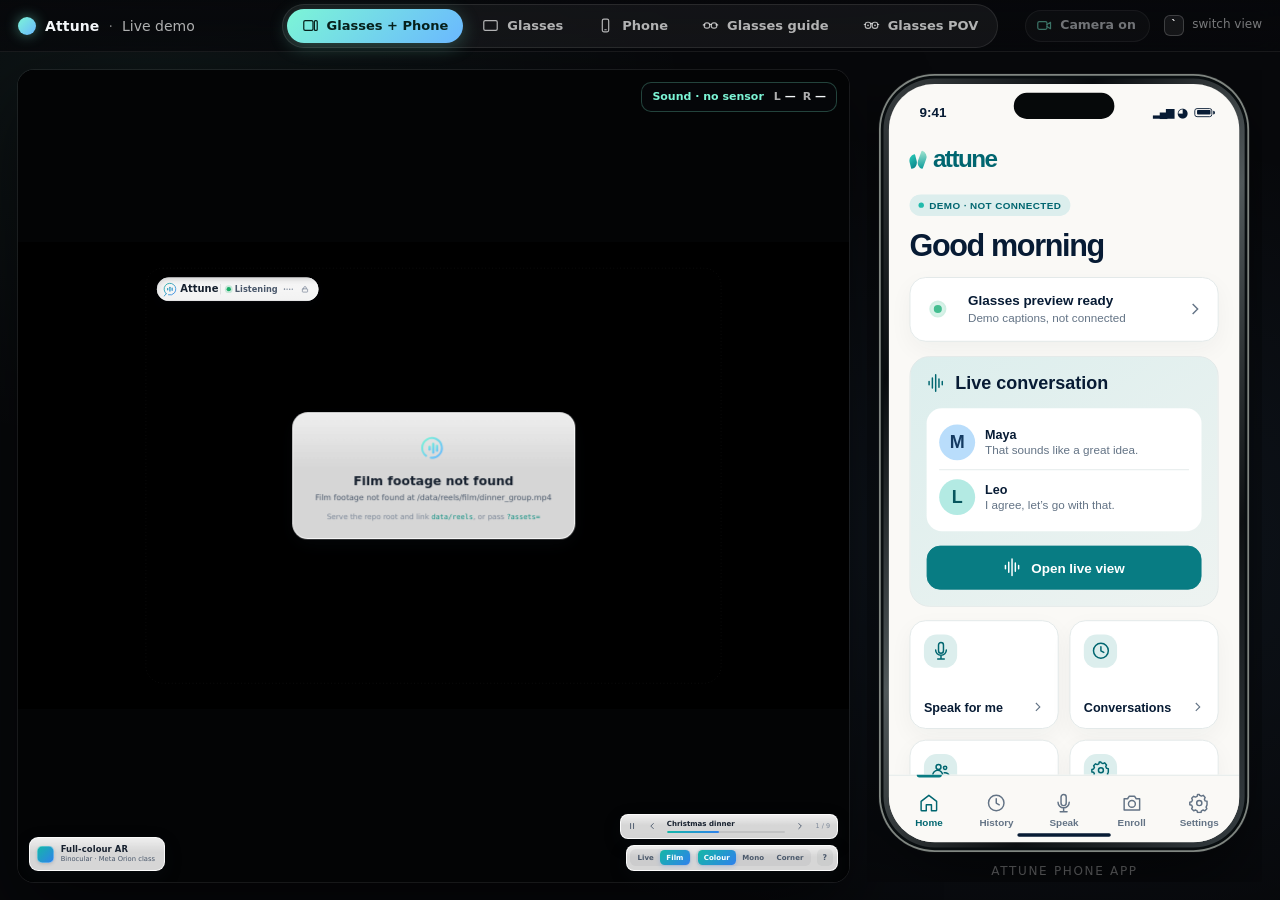
==== commit 380e6be6: "pages: P-46 show live sound direction and levels" ====
--- a/web/demo/index.html
+++ b/web/demo/index.html
@@ -7,10 +7,10 @@
   <title>Attune · Demo</title>
   <link rel="icon" type="image/svg+xml" href="../phone/favicon.svg">
   <link rel="stylesheet" href="../shared/theme.css">
-  <link rel="stylesheet" href="./demo.css">
+  <link rel="stylesheet" href="./demo.css?v=sound-meter-2">
   <link rel="stylesheet" href="./guide.css">
   <link rel="stylesheet" href="./pov.css">
-  <script type="module" src="./demo.js"></script>
+  <script type="module" src="./demo.js?v=sound-meter-2"></script>
 </head>
 <body data-view="split">
   <header class="bar" aria-label="Demo controls">
@@ -55,6 +55,10 @@
   <main class="stage">
     <section class="pane lens-pane" aria-label="Glasses view">
       <iframe id="lens" title="Attune glasses view" allow="autoplay; fullscreen"></iframe>
+      <div class="sound-meter" id="sound-meter" role="group" aria-label="Glasses sound sensors" title="50 ms peak-to-peak amplitude (0–1023). Direction estimates left or right from changes above each sensor's baseline.">
+        <span class="sound-direction" id="sound-direction">Sound · waiting</span>
+        <span class="sound-values"><span>L <b id="sound-left">—</b></span><span>R <b id="sound-right">—</b></span></span>
+      </div>
       <div class="cam-off-card" id="cam-off-card" hidden>
         <svg viewBox="0 0 24 24" aria-hidden="true"><path d="M15.5 13.5v2a2 2 0 0 1-2 2h-9a2 2 0 0 1-2-2v-7a2 2 0 0 1 2-2h1M9 6.5h4.5a2 2 0 0 1 2 2v2l5-3v9"/><path d="M3 3l18 18"/></svg>
         <h2>Camera off</h2>
--- a/web/demo/demo.css
+++ b/web/demo/demo.css
@@ -83,6 +83,16 @@
 .views svg { width: 17px; height: 17px; fill: none; stroke: currentColor; stroke-width: 1.7; stroke-linejoin: round; stroke-linecap: round; }
 
 .tools { justify-self: end; display: flex; align-items: center; gap: 14px; }
+.sound-meter {
+  position: absolute; top: 12px; right: 12px; z-index: 3;
+  display: flex; align-items: center; gap: 10px; min-width: 170px;
+  padding: 7px 10px; border: 1px solid rgba(124, 245, 214, 0.25); border-radius: 10px;
+  background: rgba(7, 8, 11, 0.8); font: 600 11px/1.25 var(--attune-font-text, inherit);
+  white-space: nowrap; font-variant-numeric: tabular-nums;
+}
+.sound-direction { color: var(--attune-mint, #7cf5d6); }
+.sound-values { display: flex; gap: 7px; color: var(--attune-text-2, #b7c0c9); }
+.sound-values b { color: var(--attune-text, #f4f7fa); font-weight: 650; }
 .cam-toggle {
   display: inline-flex; align-items: center; gap: 7px;
   height: 32px; padding: 0 13px 0 10px;
--- a/web/demo/guide.css
+++ b/web/demo/guide.css
@@ -234,7 +234,7 @@
 .gone {
   display: inline-block; margin-left: 8px; padding: 1px 7px;
   border-radius: 999px; vertical-align: 1px;
-  font: 650 10px/1.4 var(--attune-font-text); letter-spacing: 0.08em;
+  font: 650 11px/1.35 var(--attune-font-text); letter-spacing: 0.08em;
   color: #ffc857; background: rgba(255, 200, 87, 0.1); border: 1px solid rgba(255, 200, 87, 0.45);
 }
 .gcard h4 { margin: 0; font: 650 18px/1.2 var(--attune-font-display); }
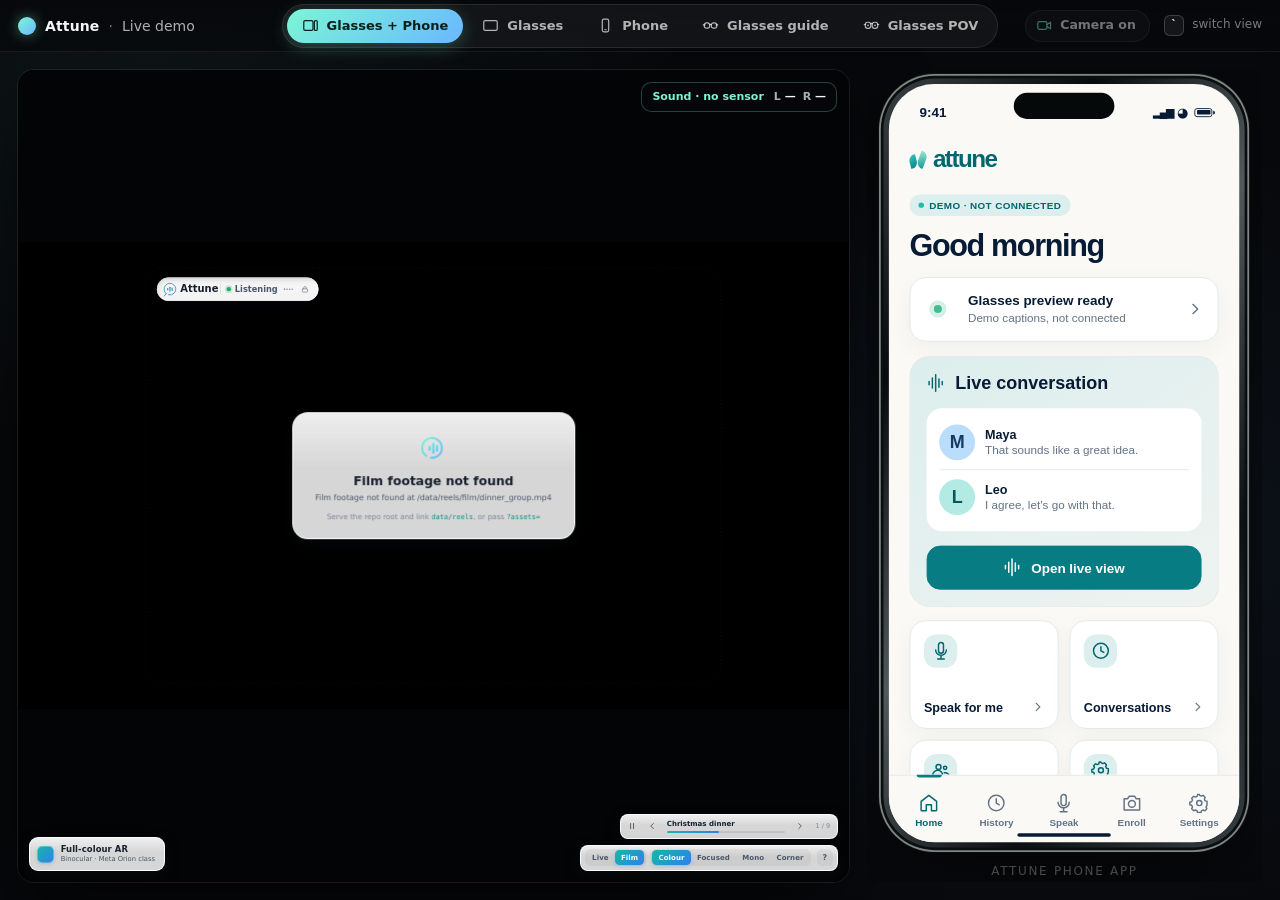
==== commit 462f2271: "pages: add focused bottom-third caption style" ====
--- a/web/demo/index.html
+++ b/web/demo/index.html
@@ -82,6 +82,7 @@
     <div class="pov-tools" role="toolbar" aria-label="Glasses POV">
       <div class="pov-seg" role="group" aria-label="Glasses look (also sets the Glasses view)">
         <button type="button" data-pov-mode="color" aria-pressed="false" title="Meta Orion class">Colour</button>
+        <button type="button" data-pov-mode="focused" aria-pressed="false" title="Bottom-third focused captions">Focused</button>
         <button type="button" data-pov-mode="mono" aria-pressed="false" title="Even Realities G1 class">Mono</button>
         <button type="button" data-pov-mode="corner" aria-pressed="false" title="Meta Ray-Ban Display class (G: Google Glass)">Corner</button>
       </div>
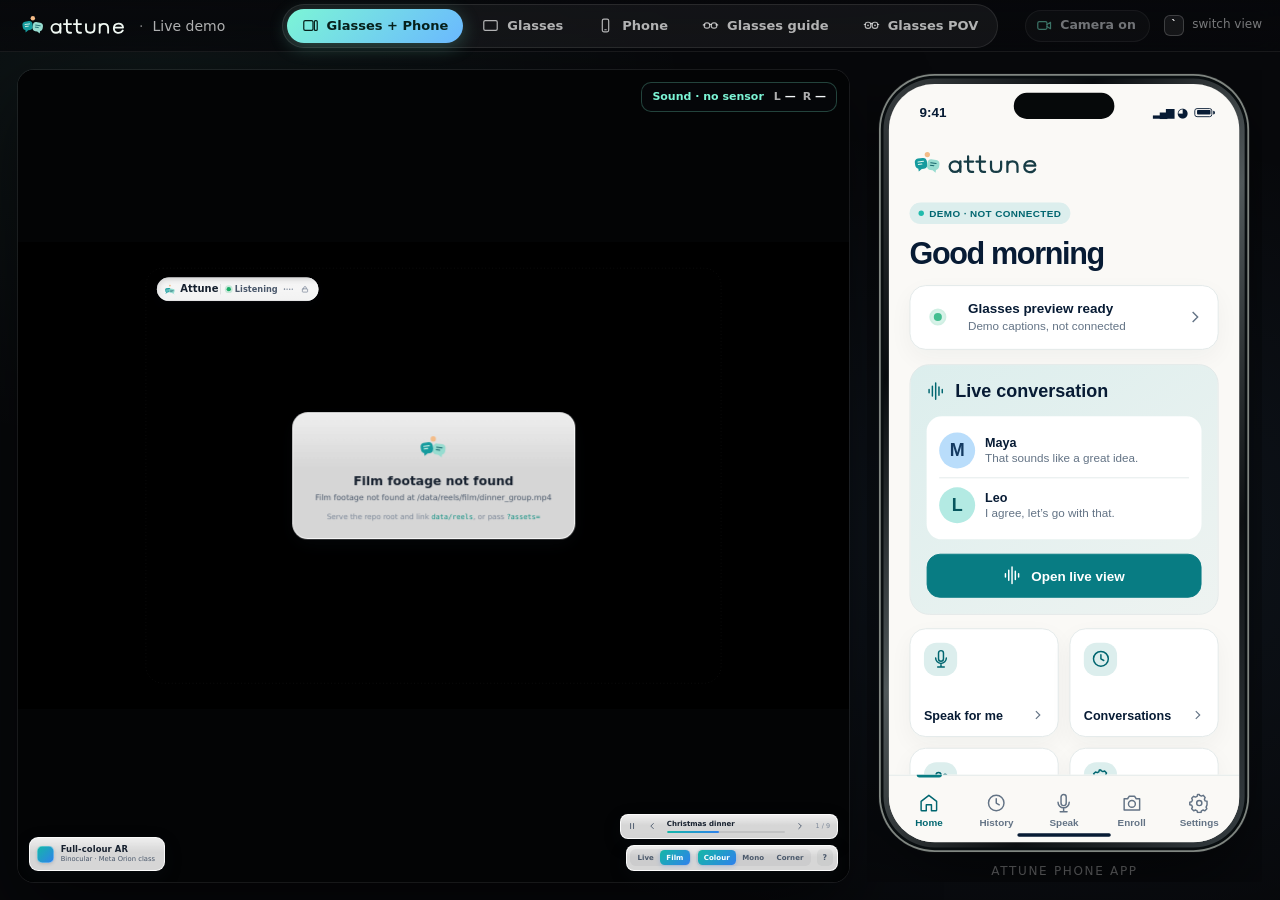
==== commit 02bc7780: "pages: adopt Conversation brand identity" ====
--- a/web/demo/index.html
+++ b/web/demo/index.html
@@ -5,7 +5,7 @@
   <meta name="viewport" content="width=device-width, initial-scale=1">
   <meta name="color-scheme" content="dark">
   <title>Attune · Demo</title>
-  <link rel="icon" type="image/svg+xml" href="../phone/favicon.svg">
+  <link rel="icon" type="image/svg+xml" href="../shared/brand/attune-icon.svg">
   <link rel="stylesheet" href="../shared/theme.css">
   <link rel="stylesheet" href="./demo.css?v=sound-meter-2">
   <link rel="stylesheet" href="./guide.css">
@@ -15,8 +15,7 @@
 <body data-view="split">
   <header class="bar" aria-label="Demo controls">
     <div class="brand">
-      <span class="mark" aria-hidden="true"></span>
-      <span class="word">Attune</span>
+      <img class="brand-wordmark" src="../shared/brand/attune-wordmark-dark.svg" alt="Attune" width="112" height="30">
       <span class="sep">·</span>
       <span class="sub">Live demo</span>
     </div>
@@ -82,7 +81,6 @@
     <div class="pov-tools" role="toolbar" aria-label="Glasses POV">
       <div class="pov-seg" role="group" aria-label="Glasses look (also sets the Glasses view)">
         <button type="button" data-pov-mode="color" aria-pressed="false" title="Meta Orion class">Colour</button>
-        <button type="button" data-pov-mode="focused" aria-pressed="false" title="Bottom-third focused captions">Focused</button>
         <button type="button" data-pov-mode="mono" aria-pressed="false" title="Even Realities G1 class">Mono</button>
         <button type="button" data-pov-mode="corner" aria-pressed="false" title="Meta Ray-Ban Display class (G: Google Glass)">Corner</button>
       </div>
--- a/web/shared/theme.css
+++ b/web/shared/theme.css
@@ -11,6 +11,10 @@
   --attune-sky: #6ab8ff;
   --attune-accent: #8ff3e0;
   --attune-brand: linear-gradient(135deg, var(--attune-mint), var(--attune-sky));
+  --attune-logo-ink: #173c45;
+  --attune-logo-primary: #159b9e;
+  --attune-logo-secondary: #97dcd0;
+  --attune-logo-warm: #f4bc88;
 
   /* signal colours */
   --attune-amber: #ffc857;
--- a/web/demo/demo.css
+++ b/web/demo/demo.css
@@ -46,12 +46,7 @@
 }
 
 .brand { display: flex; align-items: center; gap: 9px; font-size: 14px; white-space: nowrap; }
-.brand .mark {
-  width: 18px; height: 18px; border-radius: 50%;
-  background: var(--attune-brand, linear-gradient(135deg, #7cf5d6, #6ab8ff));
-  box-shadow: 0 0 14px rgba(124, 245, 214, 0.45);
-}
-.brand .word { font-family: var(--attune-font-display, inherit); font-weight: 650; letter-spacing: 0.01em; }
+.brand-wordmark { display: block; width: 112px; height: 30px; object-fit: contain; object-position: left center; }
 .brand .sep { color: var(--attune-text-3, rgba(255, 255, 255, 0.46)); }
 .brand .sub { color: var(--attune-text-2, rgba(255, 255, 255, 0.68)); }
 
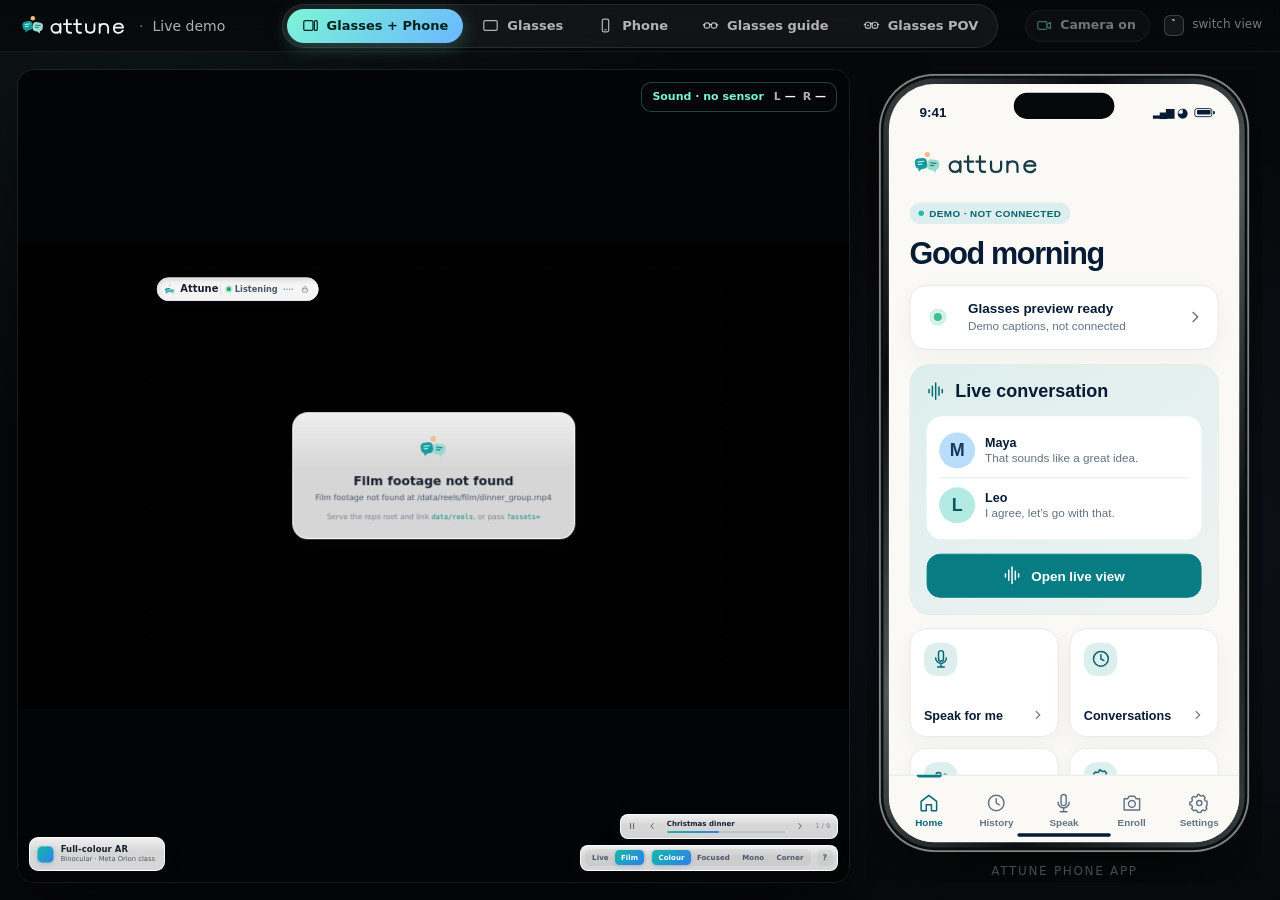
==== commit 55a3e129: "Merge pull request #109 from JustinS43/pages/focused-caption-style pages: P-50 focused caption layou" ====
--- a/web/demo/index.html
+++ b/web/demo/index.html
@@ -81,6 +81,7 @@
     <div class="pov-tools" role="toolbar" aria-label="Glasses POV">
       <div class="pov-seg" role="group" aria-label="Glasses look (also sets the Glasses view)">
         <button type="button" data-pov-mode="color" aria-pressed="false" title="Meta Orion class">Colour</button>
+        <button type="button" data-pov-mode="focused" aria-pressed="false" title="Bottom-third focused captions">Focused</button>
         <button type="button" data-pov-mode="mono" aria-pressed="false" title="Even Realities G1 class">Mono</button>
         <button type="button" data-pov-mode="corner" aria-pressed="false" title="Meta Ray-Ban Display class (G: Google Glass)">Corner</button>
       </div>
